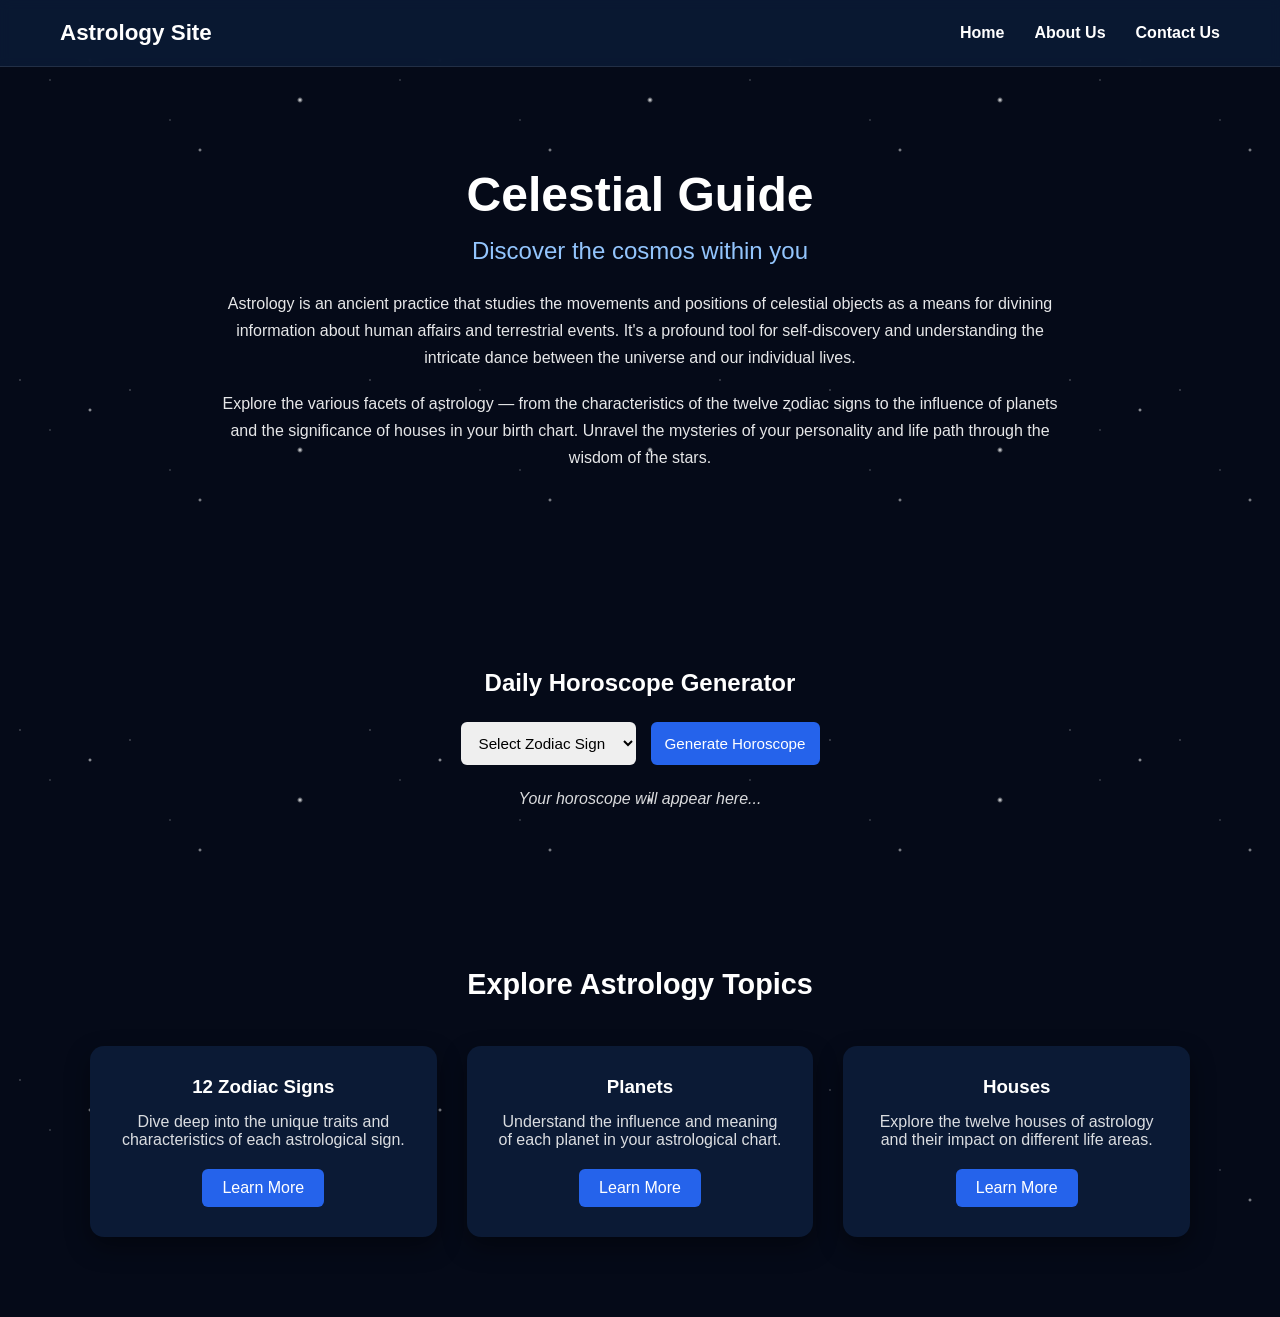
==== index.html @ a36f0aba "Update index.html" ====
<!DOCTYPE html>
<html lang="en">
<head>
    <meta charset="UTF-8">
    <meta name="viewport" content="width=device-width, initial-scale=1.0">
    <title>Astrology Site</title>
    <link rel="stylesheet" href="homepagestyle.css">
</head>

<body>

<nav class="navbar">
    <div class="logo">Astrology Site</div>
    <ul class="nav-links">
        <li><a href="#">Home</a></li>
        <li><a href="about.html">About Us</a></li>
        <li><a href="contact.html">Contact Us</a></li>
    </ul>
</nav>

<header class="hero">
    <h1>Celestial Guide</h1>
    <h2 class="subtitle">Discover the cosmos within you</h2>
    <p class="hero-text">
        Astrology is an ancient practice that studies the movements and positions 
        of celestial objects as a means for divining information about human affairs 
        and terrestrial events. It's a profound tool for self-discovery and understanding 
        the intricate dance between the universe and our individual lives.
    </p>
    <p class="hero-text">
        Explore the various facets of astrology — from the characteristics of the twelve 
        zodiac signs to the influence of planets and the significance of houses in your 
        birth chart. Unravel the mysteries of your personality and life path through the 
        wisdom of the stars.
    </p>
</header>

<section class="horoscope-section">
    <h2>Daily Horoscope Generator</h2>

    <form class="horoscope-form" id="horoscopeForm">
        <select id="zodiacSign" required>
            <option value="">Select Zodiac Sign</option>
            <option>Aries</option>
            <option>Taurus</option>
            <option>Gemini</option>
            <option>Cancer</option>
            <option>Leo</option>
            <option>Virgo</option>
            <option>Libra</option>
            <option>Scorpio</option>
            <option>Sagittarius</option>
            <option>Capricorn</option>
            <option>Aquarius</option>
            <option>Pisces</option>
        </select>

        <button type="submit">Generate Horoscope</button>
    </form>

    <div class="horoscope-result" id="horoscopeResult">
        Your horoscope will appear here...
    </div>
</section>

<section class="categories-section">
    <h2 class="section-title">Explore Astrology Topics</h2>
    <div class="categories">
        <div class="card">
            <h3>12 Zodiac Signs</h3>
            <p>Dive deep into the unique traits and characteristics of each astrological sign.</p>
            <a href="signs.html" class="btn">Learn More</a>
        </div>

        <div class="card">
            <h3>Planets</h3>
            <p>Understand the influence and meaning of each planet in your astrological chart.</p>
            <a href="planets.html" class="btn">Learn More</a>
        </div>

        <div class="card">
            <h3>Houses</h3>
            <p>Explore the twelve houses of astrology and their impact on different life areas.</p>
            <a href="houses.html" class="btn">Learn More</a>
        </div>
    </div>
</section>

<script>
    const messages = {
        Aries: "Today is a great day to take initiative.",
        Taurus: "Focus on stability and comfort today.",
        Gemini: "Communication will open new doors.",
        Cancer: "Trust your emotions and intuition.",
        Leo: "Shine bright and lead with confidence.",
        Virgo: "Attention to detail will pay off.",
        Libra: "Seek balance in your decisions.",
        Scorpio: "Embrace transformation and growth.",
        Sagittarius: "Adventure is calling you today.",
        Capricorn: "Hard work will bring success.",
        Aquarius: "Innovation will guide you forward.",
        Pisces: "Creativity and dreams are strong today."
    };

    const form = document.getElementById('horoscopeForm');
    const resultDiv = document.getElementById('horoscopeResult');

    form.addEventListener('submit', function(event) {
        event.preventDefault();
        const sign = document.getElementById('zodiacSign').value;
        if(sign && messages[sign]){
            resultDiv.textContent = messages[sign];
        } else {
            resultDiv.textContent = "Please select a zodiac sign.";
        }
    });
</script>

</body>
</html>

</body>
</html>
---- homepagestyle.css ----
/* ================= RESET ================= */
*{
    margin:0;
    padding:0;
    box-sizing:border-box;
}

body{
    font-family: Arial, sans-serif;
    color: white;
    overflow-x: hidden;
    background-color: #050a18;
    background-image:
        radial-gradient(1px 1px at 20px 30px, rgba(255,255,255,0.6), transparent),
        radial-gradient(1px 1px at 50px 80px, rgba(255,255,255,0.5), transparent),
        radial-gradient(1px 1px at 130px 40px, rgba(255,255,255,0.6), transparent),
        radial-gradient(1px 1px at 170px 120px, rgba(255,255,255,0.5), transparent),
        radial-gradient(2px 2px at 90px 60px, rgba(255,255,255,0.8), transparent),
        radial-gradient(2px 2px at 200px 150px, rgba(255,255,255,0.7), transparent),
        radial-gradient(3px 3px at 300px 100px, rgba(255,255,255,0.95), transparent),
        radial-gradient(3px 3px at 400px 200px, rgba(255,255,255,0.9), transparent);
    background-size: 350px 350px;
    background-repeat: repeat;
}

img{
    max-width: 100%;
    height: auto;
}

/* ================= NAVBAR ================= */
.navbar{
    display:flex;
    justify-content:space-between;
    align-items:center;
    padding:20px 60px;
    background:rgba(11,26,53,0.9);
    border-bottom:1px solid rgba(255,255,255,0.1);
    backdrop-filter:blur(6px);
    flex-wrap:wrap;
}

.logo{
    font-size:1.4rem;
    font-weight:bold;
}

.menu-toggle{
    display:none;
    font-size:1.8rem;
    cursor:pointer;
}

.nav-links{
    list-style:none;
    display:flex;
    gap:30px;
}

.nav-links a{
    text-decoration:none;
    color:white;
    font-weight:600;
    transition:0.3s ease;
}

.nav-links a:hover{
    color:#60a5fa;
}

/* ================= HERO ================= */
.hero{
    text-align:center;
    padding:100px 20px;
    max-width:900px;
    margin:0 auto;
}

.hero h1{
    font-size:3rem;
    margin-bottom:15px;
}

.subtitle{
    font-weight:normal;
    margin-bottom:25px;
    color:#93c5fd;
}

.hero-text{
    line-height:1.7;
    margin-bottom:18px;
    opacity:0.9;
}

/* ================= HOROSCOPE ================= */
.horoscope-section{
    text-align:center;
    padding:80px 20px;
}

.horoscope-form{
    display:flex;
    gap:15px;
    justify-content:center;
    margin-top:25px;
    flex-wrap:wrap;
}

input, select, button{
    padding:12px 14px;
    border:none;
    border-radius:6px;
    font-size:0.95rem;
}

button{
    background:#2563eb;
    color:white;
    cursor:pointer;
    transition:0.3s ease;
}

button:hover{
    background:#1d4ed8;
    transform:scale(1.05);
}

.horoscope-result{
    margin-top:25px;
    font-style:italic;
    opacity:0.85;
    transition: opacity 0.6s ease-in-out;
}

.horoscope-result.fade{
    opacity:0;
}

/* ================= CATEGORY SECTION ================= */
.categories-section{
    padding:80px 20px;
    text-align:center;
}

.section-title{
    margin-bottom:45px;
    font-size:1.8rem;
}

.categories{
    display:grid;
    grid-template-columns:repeat(auto-fit,minmax(260px,1fr));
    gap:30px;
    max-width:1100px;
    margin:0 auto;
}

.card{
    background:#0b1a35;
    padding:30px;
    border-radius:14px;
    text-align:center;
    box-shadow:0 10px 25px rgba(0,0,0,0.4);
    transition:transform 0.3s ease, box-shadow 0.3s ease;
}

.card h3{
    margin-bottom:15px;
}

.card p{
    opacity:0.85;
}

.card:hover{
    transform:translateY(-6px);
    box-shadow:0 15px 35px rgba(0,0,0,0.6);
}

.btn{
    display:inline-block;
    margin-top:20px;
    padding:10px 20px;
    background:#2563eb;
    color:white;
    text-decoration:none;
    border-radius:6px;
    transition:0.3s ease;
}

.btn:hover{
    background:#1d4ed8;
    transform:scale(1.05);
}

/* ================= RESPONSIVE ================= */
@media (max-width:900px){

    .navbar{
        flex-direction:column;
        gap:15px;
        padding:15px 20px;
    }

    .nav-links{
        gap:15px;
        flex-wrap:wrap;
        justify-content:center;
    }

    .hero h1{
        font-size:2.3rem;
    }

    .subtitle{
        font-size:1.1rem;
    }

    .section-title{
        font-size:1.5rem;
    }

    .horoscope-form{
        flex-direction:column;
        align-items:center;
    }
}

@media (max-width:480px){

    .nav-links{
        flex-direction:column;
        align-items:center;
        gap:10px;
    }

    .nav-links a{
        padding:10px;
        width:100%;
        text-align:center;
    }

    .hero{
        padding:50px 10px;
    }

    .hero h1{
        font-size:1.7rem;
    }

    .subtitle{
        font-size:1rem;
    }

    .hero-text{
        font-size:0.95rem;
    }

    input, select, button{
        width:100%;
        font-size:1rem;
    }

    .card{
        padding:20px;
    }

    .menu-toggle{
        display:block;
    }

    .nav-links{
        display:none;
    }

    .nav-links.active{
        display:flex;
    }
}
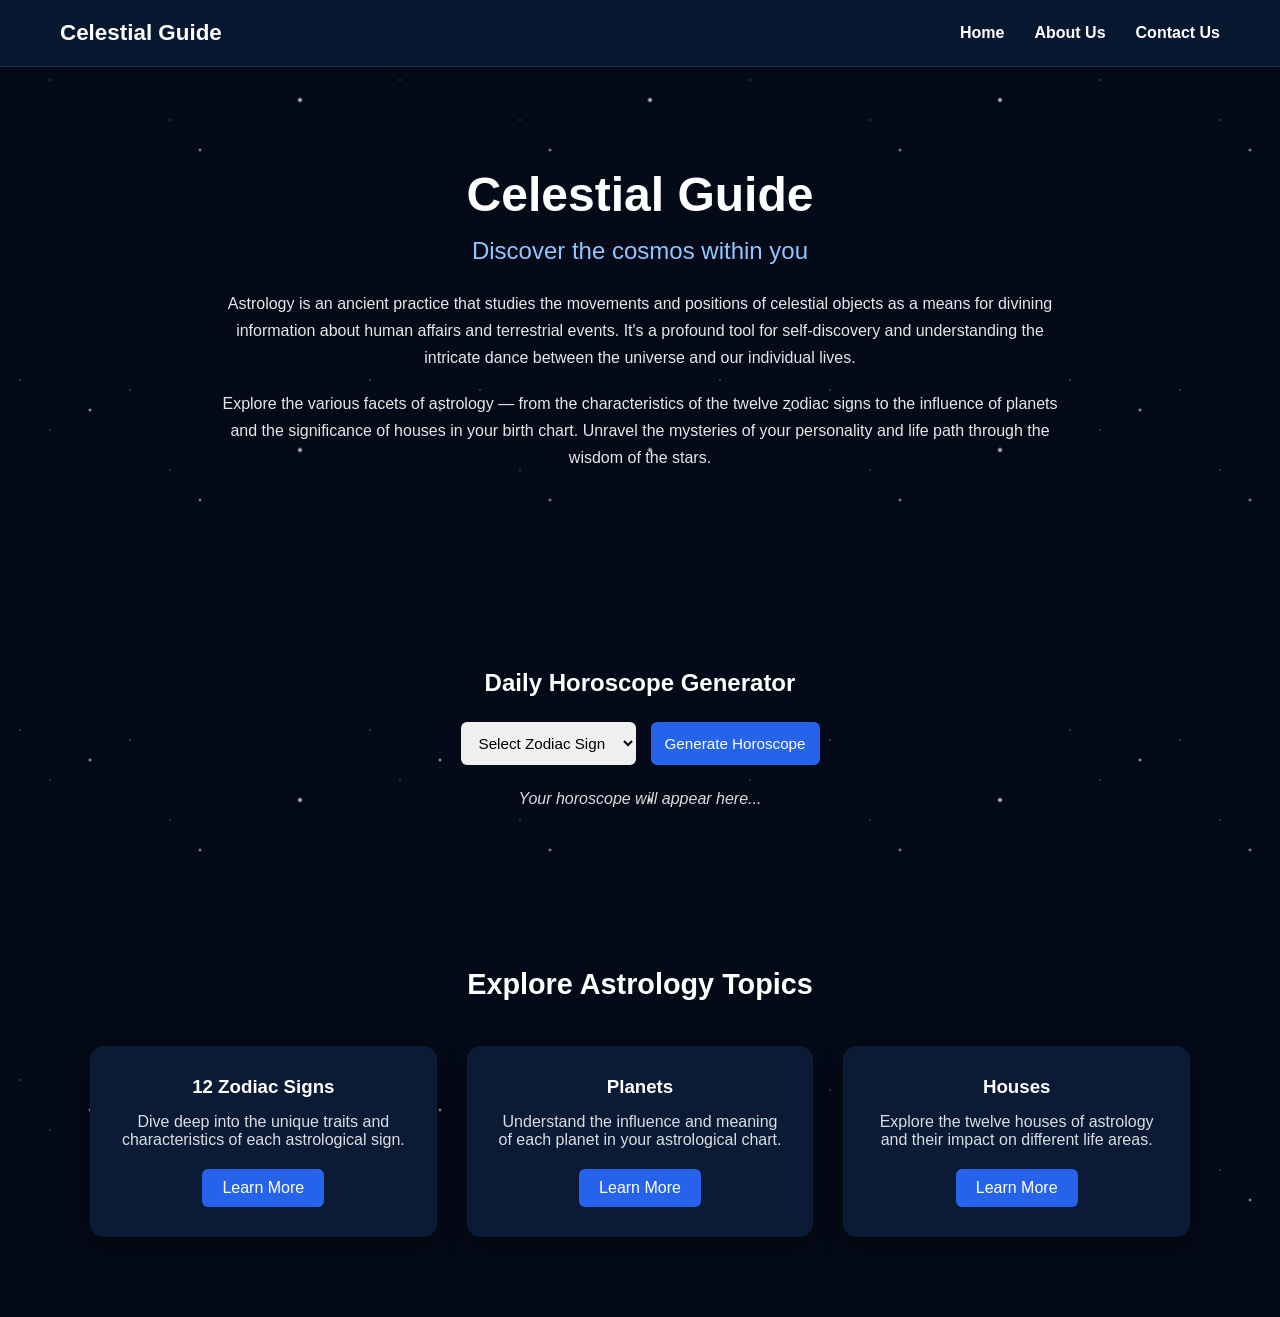
==== commit dc282e58: "Update index.html" ====
--- a/index.html
+++ b/index.html
@@ -10,7 +10,7 @@
 <body>
 
 <nav class="navbar">
-    <div class="logo">Astrology Site</div>
+    <div class="logo">Celestial Guide</div>
     <ul class="nav-links">
         <li><a href="#">Home</a></li>
         <li><a href="about.html">About Us</a></li>
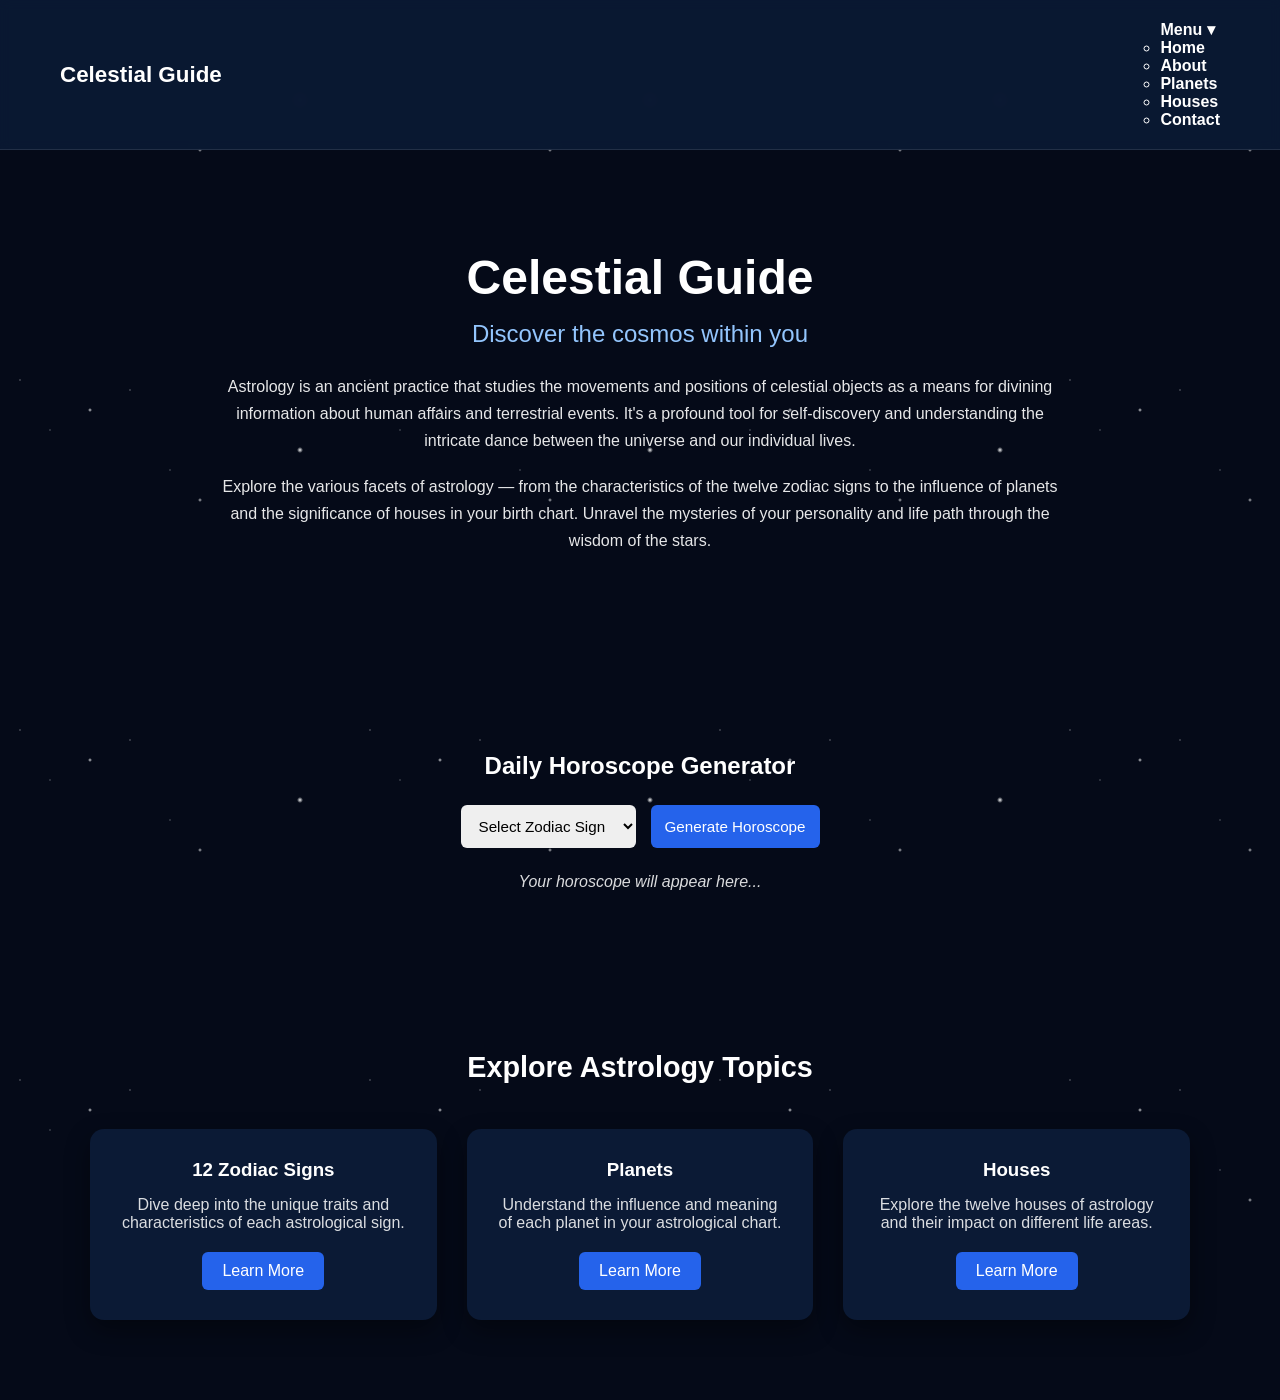
==== commit fa6bb243: "Update index.html" ====
--- a/index.html
+++ b/index.html
@@ -12,12 +12,18 @@
 <nav class="navbar">
     <div class="logo">Celestial Guide</div>
     <ul class="nav-links">
-        <li><a href="#">Home</a></li>
-        <li><a href="about.html">About Us</a></li>
-        <li><a href="contact.html">Contact Us</a></li>
+        <li class="dropdown">
+            <a href="javascript:void(0)">Menu &#9662;</a>
+            <ul class="dropdown-content">
+                <li><a href="index.html">Home</a></li>
+                <li><a href="about.html">About</a></li>
+                <li><a href="planets.html">Planets</a></li>
+                <li><a href="houses.html">Houses</a></li>
+                <li><a href="contact.html">Contact</a></li>
+            </ul>
+        </li>
     </ul>
 </nav>
-
 <header class="hero">
     <h1>Celestial Guide</h1>
     <h2 class="subtitle">Discover the cosmos within you</h2>
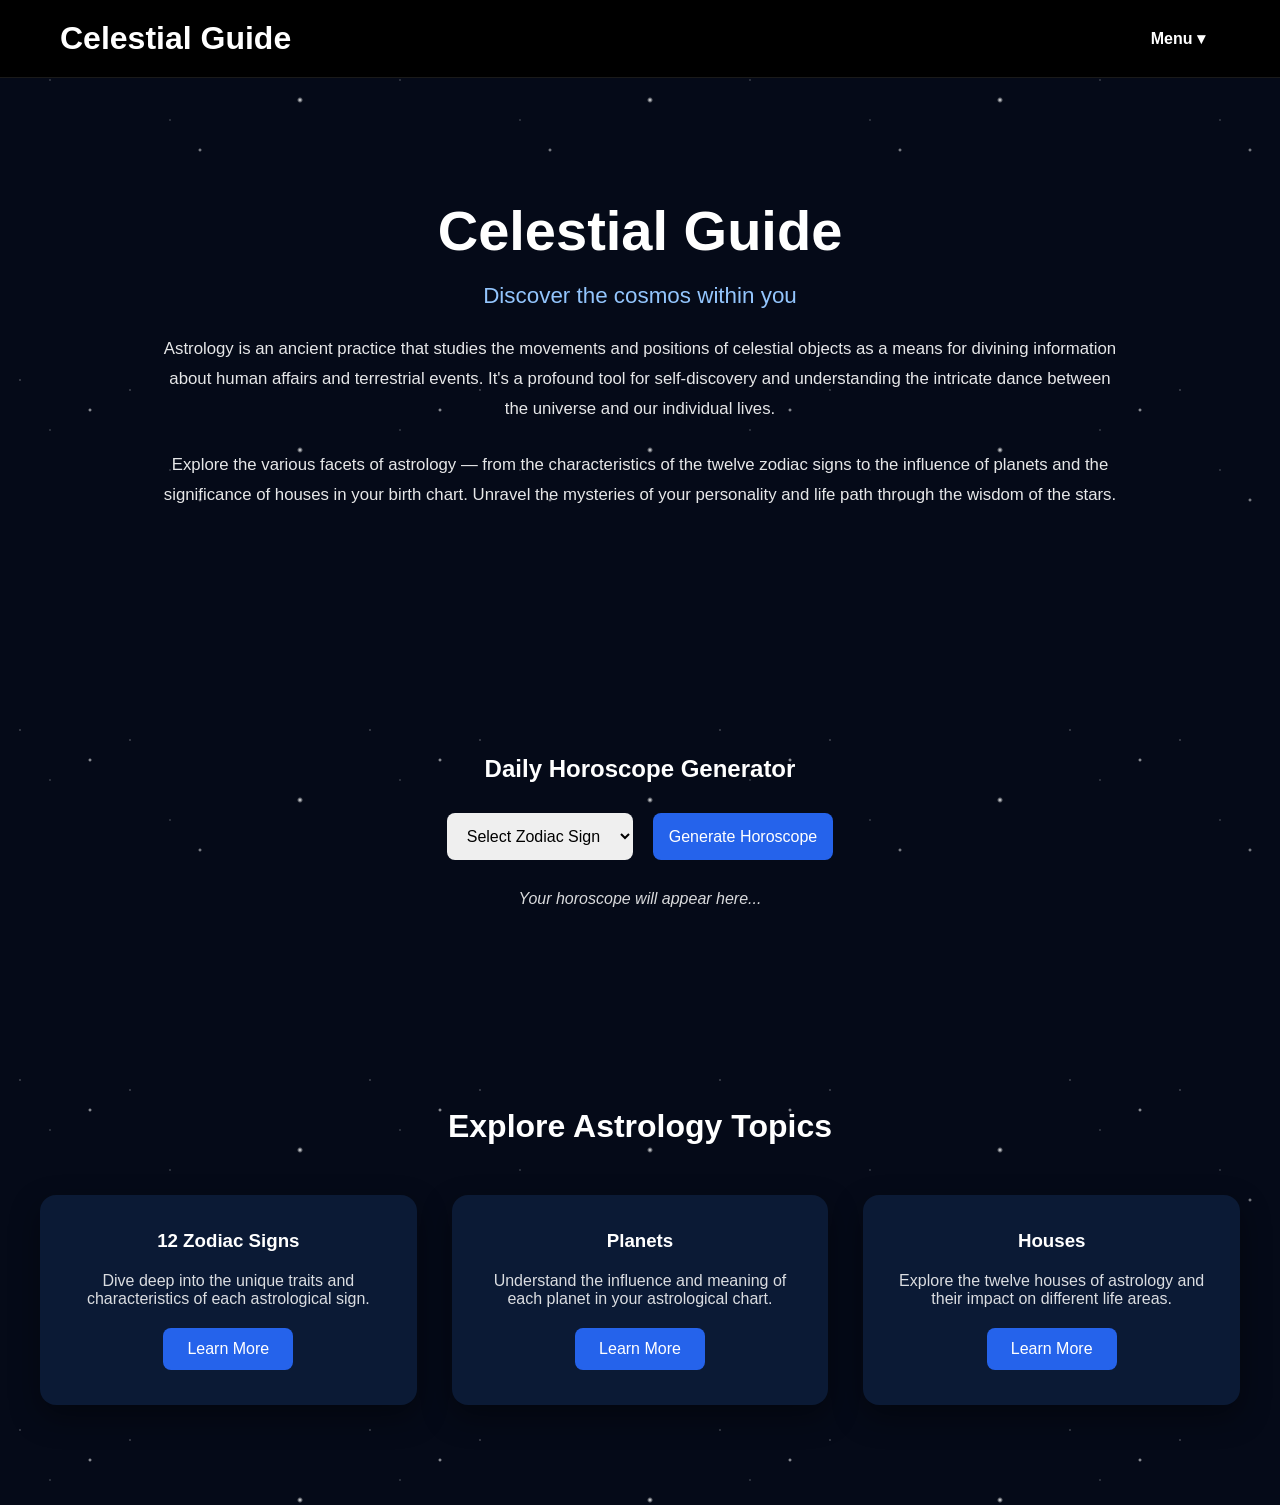
==== commit 7f6e371c: "Update index.html" ====
--- a/index.html
+++ b/index.html
@@ -19,6 +19,7 @@
                 <li><a href="about.html">About</a></li>
                 <li><a href="planets.html">Planets</a></li>
                 <li><a href="houses.html">Houses</a></li>
+                <li><a href=signs.html">The 12 Signs</a></li>
                 <li><a href="contact.html">Contact</a></li>
             </ul>
         </li>
--- a/homepagestyle.css
+++ b/homepagestyle.css
@@ -29,89 +29,140 @@
 }
 
 /* ================= NAVBAR ================= */
-.navbar{
-    display:flex;
-    justify-content:space-between;
-    align-items:center;
-    padding:20px 60px;
-    background:rgba(11,26,53,0.9);
-    border-bottom:1px solid rgba(255,255,255,0.1);
-    backdrop-filter:blur(6px);
-    flex-wrap:wrap;
-}
-
-.logo{
-    font-size:1.4rem;
-    font-weight:bold;
-}
-
-.menu-toggle{
-    display:none;
-    font-size:1.8rem;
-    cursor:pointer;
-}
-
-.nav-links{
-    list-style:none;
-    display:flex;
-    gap:30px;
-}
-
-.nav-links a{
-    text-decoration:none;
-    color:white;
-    font-weight:600;
-    transition:0.3s ease;
-}
-
-.nav-links a:hover{
-    color:#60a5fa;
+.navbar {
+    display: flex;
+    justify-content: space-between;
+    align-items: center;
+    padding: 20px 60px;
+    background-color: #000;             
+    border-bottom: 1px solid rgba(255,255,255,0.1);
+    width: 100%;
+    box-sizing: border-box;
+}
+
+.logo {
+    font-size: 2rem;
+    font-weight: bold;
+    color: #fff;
+}
+
+.nav-links {
+    list-style: none;
+    display: flex;
+    gap: 40px;
+    margin: 0;
+    padding: 0;
+}
+
+.nav-links li {
+    position: relative;  
+}
+
+.nav-links a {
+    text-decoration: none;
+    color: white;  
+    font-weight: 600;
+    font-size: 1rem;
+    padding: 10px 15px;
+    transition: color 0.3s ease;
+}
+
+.nav-links a:hover {
+    color: #60a5fa; 
+}
+
+/* ================= DROPDOWN MENU ================= */
+.nav-links .dropdown {
+    position: relative;
+}
+
+.nav-links .dropdown-content {
+    display: none;
+    position: absolute;
+    top: 100%; 
+    right: 0;
+    background-color: #000; 
+    min-width: 150px;
+    border: 1px solid rgba(255,255,255,0.1);
+    border-radius: 5px;
+    z-index: 1000;
+    list-style: none;       /* REMOVE bullets here */
+    padding: 0;
+    margin: 0;
+}
+
+.nav-links .dropdown-content li {
+    margin: 0;
+    padding: 0;
+    list-style: none;       /* REMOVE bullets from each li */
+}
+
+.nav-links .dropdown-content a {
+    display: block;
+    padding: 10px 15px;
+    color: #fff;
+    font-weight: 600;
+    text-decoration: none;
+    transition: 0.3s ease;
+}
+
+.nav-links .dropdown-content a:hover {
+    background-color: #111;
+    color: #60a5fa; 
+}
+
+.nav-links .dropdown:hover .dropdown-content {
+    display: block;
 }
 
 /* ================= HERO ================= */
-.hero{
-    text-align:center;
-    padding:100px 20px;
-    max-width:900px;
-    margin:0 auto;
-}
-
-.hero h1{
-    font-size:3rem;
-    margin-bottom:15px;
-}
-
-.subtitle{
-    font-weight:normal;
-    margin-bottom:25px;
-    color:#93c5fd;
-}
-
-.hero-text{
-    line-height:1.7;
-    margin-bottom:18px;
-    opacity:0.9;
+.hero {
+    text-align: center;
+    padding: 120px 20px; /* slightly smaller for balance with navbar */
+    max-width: 1000px;
+    margin: 0 auto;
+}
+
+.hero h1 {
+    font-size: 3.5rem;   /* slightly smaller than previous 4rem */
+    margin-bottom: 20px;
+    color: white;
+}
+
+.subtitle {
+    font-weight: normal;
+    margin-bottom: 25px;
+    color: #93c5fd;
+    font-size: 1.4rem;
+}
+
+.hero-text {
+    line-height: 1.8;
+    margin-bottom: 25px;
+    opacity: 0.9;
+    font-size: 1.05rem;
+    color: white;
 }
 
 /* ================= HOROSCOPE ================= */
 .horoscope-section{
     text-align:center;
-    padding:80px 20px;
+    padding:100px 20px;
 }
 
 .horoscope-form{
     display:flex;
-    gap:15px;
+    gap:20px;
     justify-content:center;
-    margin-top:25px;
-    flex-wrap:wrap;
+    margin-top:30px;
+    flex-wrap: wrap;
 }
 
 input, select, button{
-    padding:12px 14px;
+    padding:14px 16px;
     border:none;
-    border-radius:6px;
-    font-size:0.95rem;
+    border-radius:8px;
+    font-size:1rem;
 }
 
 button{
@@ -127,7 +178,7 @@
 }
 
 .horoscope-result{
-    margin-top:25px;
+    margin-top:30px;
     font-style:italic;
     opacity:0.85;
     transition: opacity 0.6s ease-in-out;
@@ -139,34 +190,34 @@
 
 /* ================= CATEGORY SECTION ================= */
 .categories-section{
-    padding:80px 20px;
+    padding:100px 20px;
     text-align:center;
 }
 
 .section-title{
-    margin-bottom:45px;
-    font-size:1.8rem;
+    margin-bottom:50px;
+    font-size:2rem;
 }
 
 .categories{
     display:grid;
-    grid-template-columns:repeat(auto-fit,minmax(260px,1fr));
-    gap:30px;
-    max-width:1100px;
+    grid-template-columns:repeat(auto-fit,minmax(300px,1fr));
+    gap:35px;
+    max-width:1200px;
     margin:0 auto;
 }
 
 .card{
     background:#0b1a35;
-    padding:30px;
-    border-radius:14px;
+    padding:35px;
+    border-radius:16px;
     text-align:center;
-    box-shadow:0 10px 25px rgba(0,0,0,0.4);
+    box-shadow:0 12px 30px rgba(0,0,0,0.4);
     transition:transform 0.3s ease, box-shadow 0.3s ease;
 }
 
 .card h3{
-    margin-bottom:15px;
+    margin-bottom:20px;
 }
 
 .card p{
@@ -174,18 +225,18 @@
 }
 
 .card:hover{
-    transform:translateY(-6px);
-    box-shadow:0 15px 35px rgba(0,0,0,0.6);
+    transform:translateY(-8px);
+    box-shadow:0 18px 40px rgba(0,0,0,0.6);
 }
 
 .btn{
     display:inline-block;
     margin-top:20px;
-    padding:10px 20px;
+    padding:12px 24px;
     background:#2563eb;
     color:white;
     text-decoration:none;
-    border-radius:6px;
+    border-radius:8px;
     transition:0.3s ease;
 }
 
@@ -195,86 +246,63 @@
 }
 
 /* ================= RESPONSIVE ================= */
-@media (max-width:900px){
-
-    .navbar{
-        flex-direction:column;
-        gap:15px;
-        padding:15px 20px;
-    }
-
-    .nav-links{
-        gap:15px;
-        flex-wrap:wrap;
-        justify-content:center;
-    }
-
-    .hero h1{
-        font-size:2.3rem;
-    }
-
-    .subtitle{
-        font-size:1.1rem;
-    }
-
-    .section-title{
-        font-size:1.5rem;
-    }
-
-    .horoscope-form{
-        flex-direction:column;
-        align-items:center;
-    }
-}
-
-@media (max-width:480px){
-
-    .nav-links{
-        flex-direction:column;
-        align-items:center;
-        gap:10px;
-    }
-
-    .nav-links a{
-        padding:10px;
-        width:100%;
-        text-align:center;
-    }
-
-    .hero{
-        padding:50px 10px;
-    }
-
-    .hero h1{
-        font-size:1.7rem;
-    }
-
-    .subtitle{
-        font-size:1rem;
-    }
-
-    .hero-text{
-        font-size:0.95rem;
-    }
-
-    input, select, button{
-        width:100%;
-        font-size:1rem;
-    }
-
-    .card{
-        padding:20px;
-    }
-
-    .menu-toggle{
-        display:block;
-    }
-
-    .nav-links{
-        display:none;
-    }
-
-    .nav-links.active{
-        display:flex;
-    }
-}
+@media (max-width: 900px) {
+    .navbar {
+        flex-direction: column;
+        align-items: flex-start;
+    }
+
+    .nav-links {
+        flex-direction: column;
+        width: 100%;
+    }
+
+    .nav-links li {
+        width: 100%;
+    }
+
+    .nav-links .dropdown-content {
+        position: static;
+        border: none;
+        border-radius: 0;
+        width: 100%;
+    }
+
+    .nav-links .dropdown-content a {
+        padding: 12px 20px;
+    }
+
+    .hero h1 {
+        font-size: 2.3rem;
+    }
+
+    .subtitle {
+        font-size: 1.1rem;
+    }
+
+    .hero-text {
+        font-size: 0.95rem;
+    }
+
+    .categories {
+        gap: 25px;
+    }
+}
+
+@media (max-width: 480px) {
+    .hero {
+        padding: 80px 10px;
+    }
+
+    .hero h1 {
+        font-size: 1.8rem;
+    }
+
+    .subtitle {
+        font-size: 1rem;
+    }
+
+    .hero-text {
+        font-size: 0.9rem;
+    }
+}
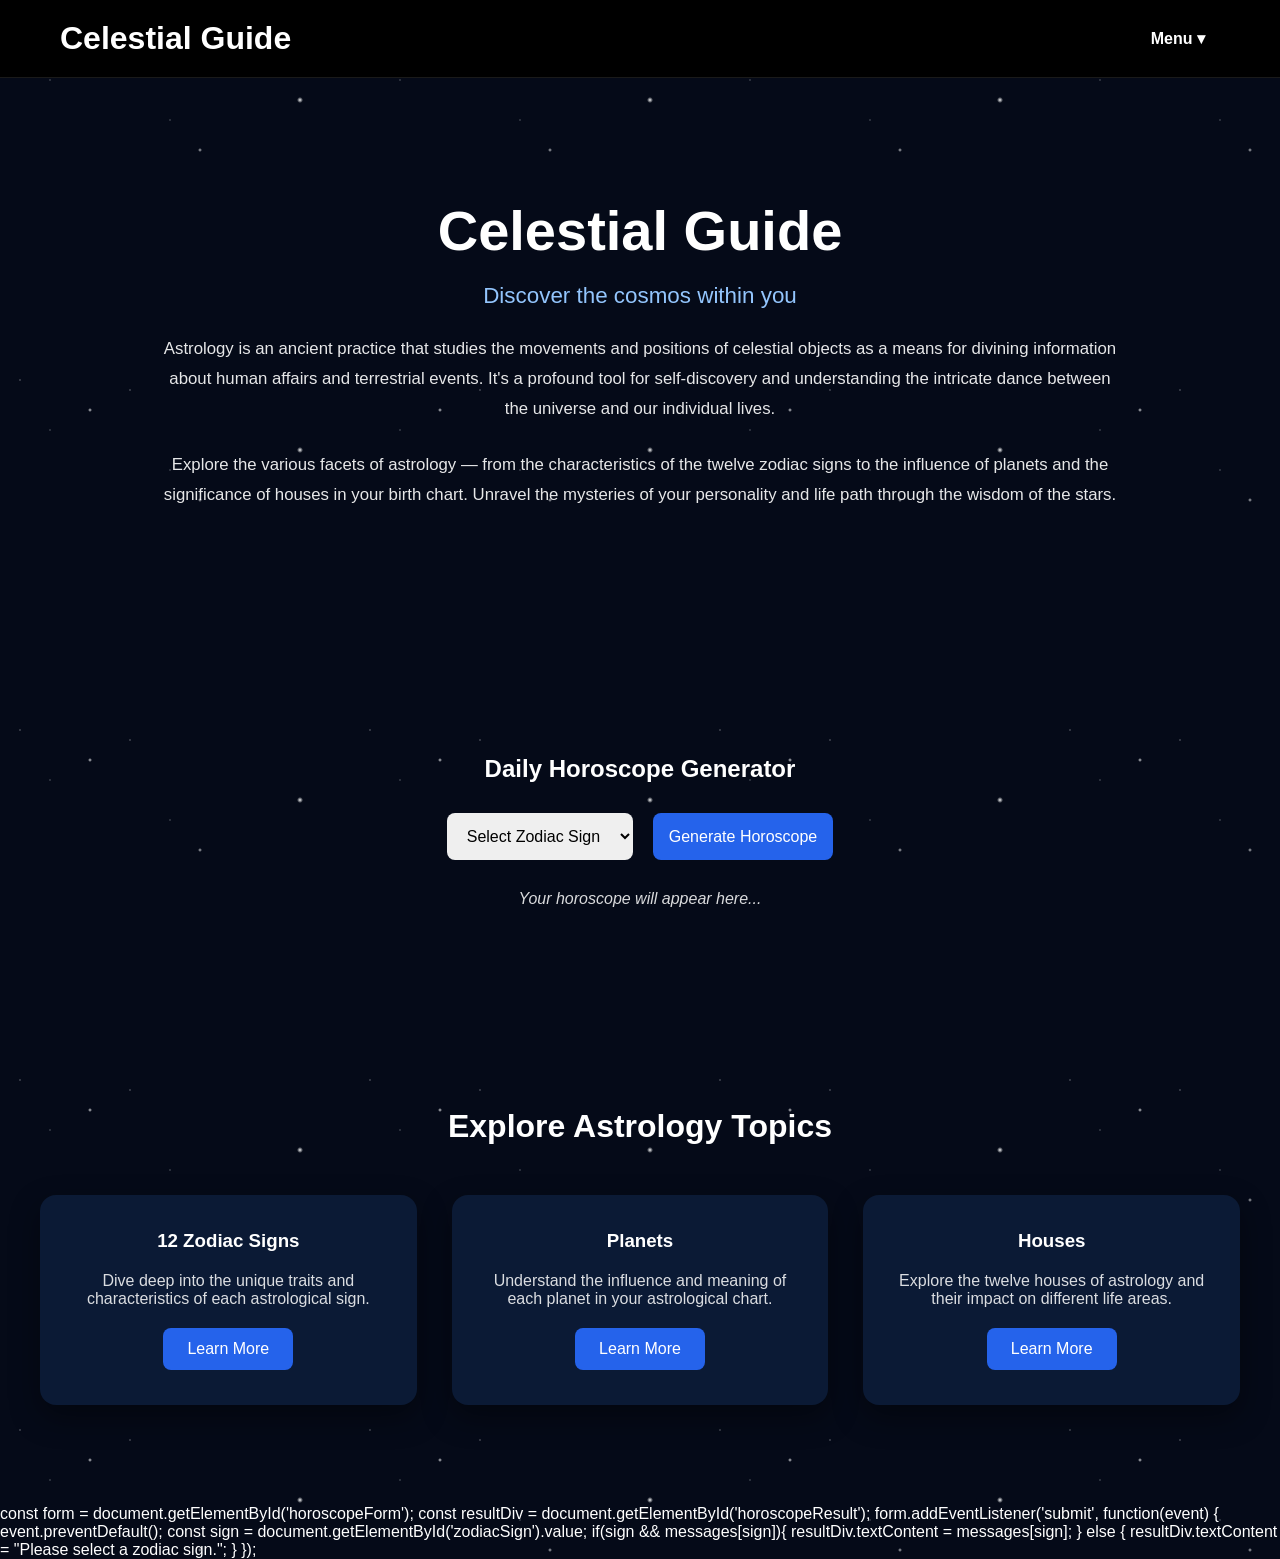
==== commit 07379dcd: "Update index.html" ====
--- a/index.html
+++ b/index.html
@@ -94,20 +94,32 @@
 </section>
 
 <script>
-    const messages = {
-        Aries: "Today is a great day to take initiative.",
-        Taurus: "Focus on stability and comfort today.",
-        Gemini: "Communication will open new doors.",
-        Cancer: "Trust your emotions and intuition.",
-        Leo: "Shine bright and lead with confidence.",
-        Virgo: "Attention to detail will pay off.",
-        Libra: "Seek balance in your decisions.",
-        Scorpio: "Embrace transformation and growth.",
-        Sagittarius: "Adventure is calling you today.",
-        Capricorn: "Hard work will bring success.",
-        Aquarius: "Innovation will guide you forward.",
-        Pisces: "Creativity and dreams are strong today."
-    };
+const messages = {
+    Aries: "Today brings a surge of energy and motivation your way. You may feel a strong urge to take charge or begin something new—trust that instinct. Just be mindful not to rush too quickly without thinking things through. A bold move could pay off, especially in personal goals or communication.",
+    
+    Taurus: "Comfort and stability are calling to you today, but there may be a subtle push to step outside your routine. Financial or personal matters could benefit from a patient, grounded approach. Take time to enjoy the small pleasures—something as simple as a quiet moment can reset your entire mood.",
+    
+    Gemini: "Your mind is especially active today, making it a perfect time for conversations, learning, or creative thinking. You may find yourself juggling multiple ideas at once. Stay focused enough to follow through—someone could be paying closer attention to your words than you realize.",
+    
+    Cancer: "Emotions may run a little deeper today, but that’s not a bad thing. It’s a chance to connect more honestly with yourself and others. Trust your intuition when it comes to relationships or decisions. Creating a sense of comfort around you will help keep your energy balanced.",
+    
+    Leo: "You’re naturally in the spotlight today, whether you seek it or not. Confidence comes easily, and others may look to you for direction or inspiration. Use this energy wisely—lead with warmth, not ego. A genuine gesture could strengthen an important connection.",
+    
+    Virgo: "Today favors organization and thoughtful planning. You might notice things others overlook, giving you an advantage in problem-solving. Just be careful not to overanalyze every detail. Progress matters more than perfection right now.",
+    
+    Libra: "Balance is key today, especially in relationships or decision-making. You may feel pulled in different directions, but taking a moment to center yourself will help. Harmony can be restored through honest communication and a willingness to compromise.",
+    
+    Scorpio: "There’s a sense of transformation in the air for you today. Something beneath the surface may come to light, offering clarity or closure. Embrace change instead of resisting it—it’s leading you toward growth and deeper understanding.",
+    
+    Sagittarius: "A sense of adventure or curiosity may spark something new today. Whether it’s an idea, a plan, or a spontaneous decision, follow where it leads. Just be mindful of overcommitting—freedom is important, but so is follow-through.",
+    
+    Capricorn: "Your dedication and discipline are highlighted today. Hard work is likely to bring noticeable progress, especially in long-term goals. However, don’t forget to pause and acknowledge how far you’ve come—rest can be just as productive as effort.",
+    
+    Aquarius: "Innovation and fresh ideas flow naturally to you today. You may find yourself thinking outside the box or challenging the norm. Don’t be afraid to express your unique perspective—someone could be inspired by it.",
+    
+    Pisces: "Your imagination and intuition are especially strong today. Creative outlets or quiet reflection could bring meaningful insights. Be mindful of your energy, though—protect your peace and avoid situations that feel draining."
+};
+</script>
 
     const form = document.getElementById('horoscopeForm');
     const resultDiv = document.getElementById('horoscopeResult');
@@ -126,5 +138,3 @@
 </body>
 </html>
 
-</body>
-</html>
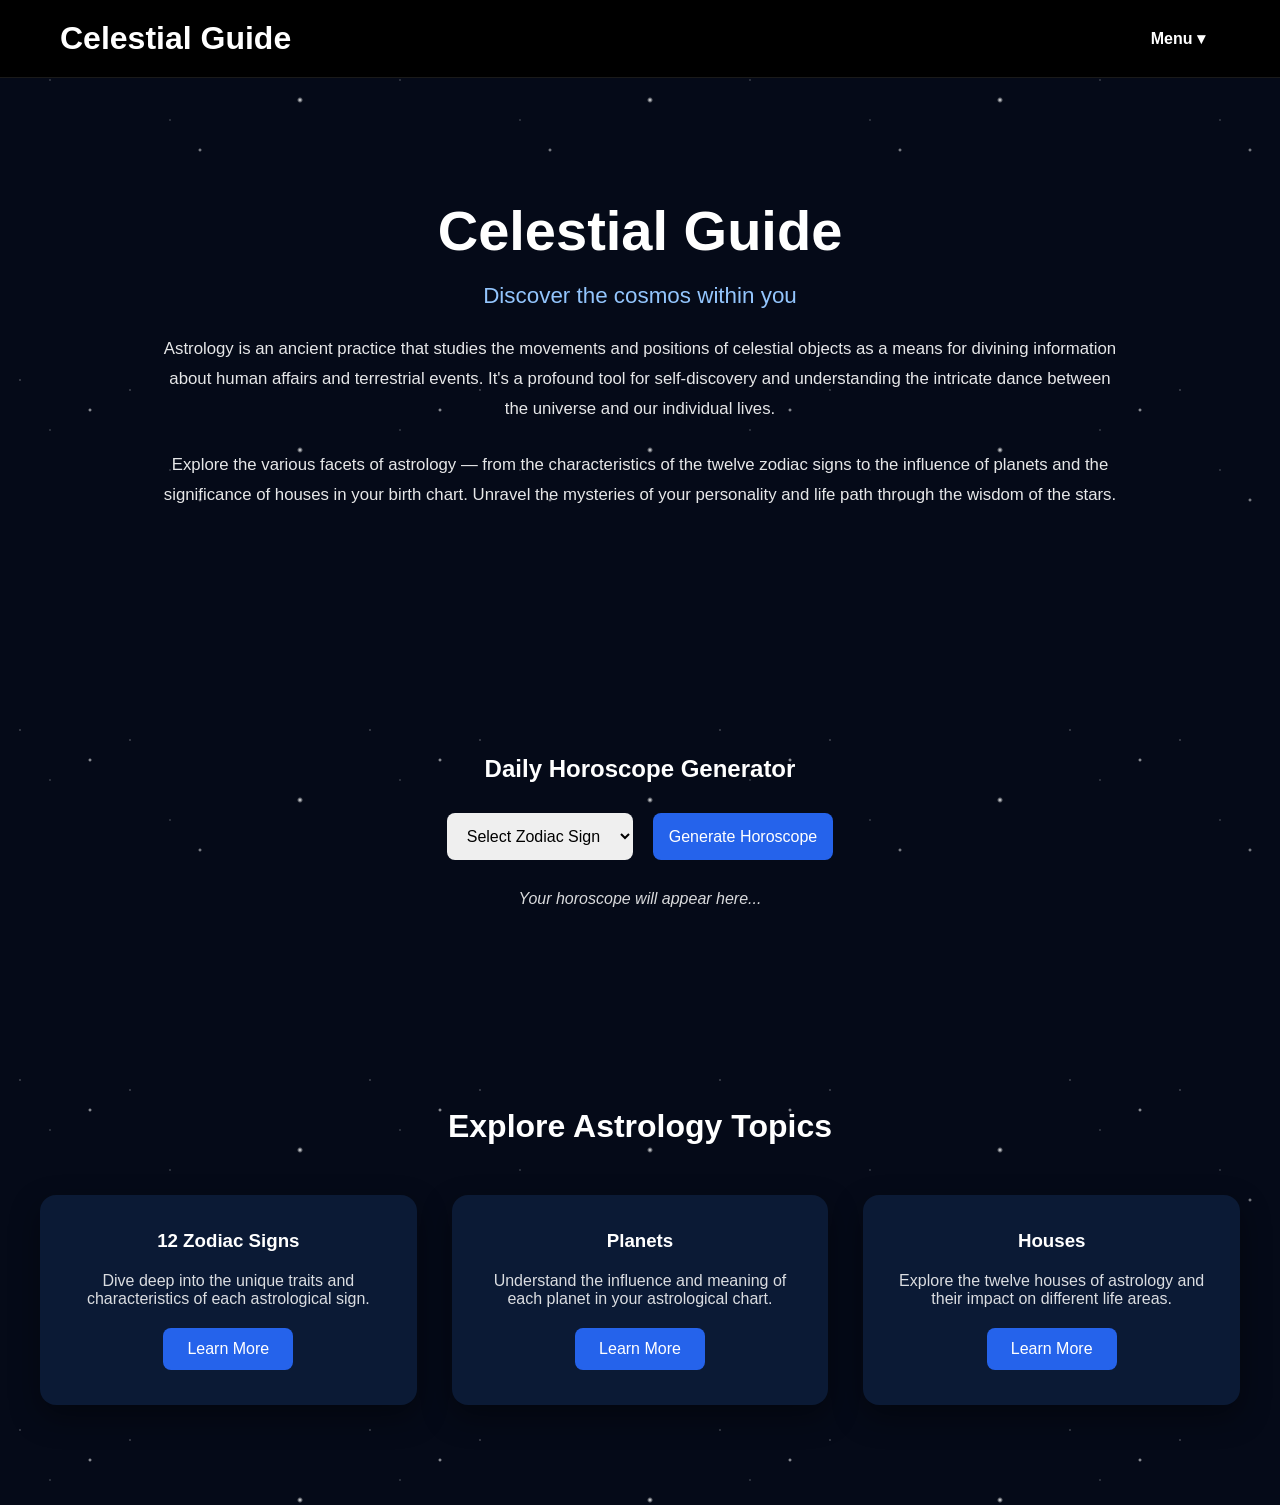
==== commit cb630de6: "Update index.html" ====
--- a/index.html
+++ b/index.html
@@ -119,20 +119,20 @@
     
     Pisces: "Your imagination and intuition are especially strong today. Creative outlets or quiet reflection could bring meaningful insights. Be mindful of your energy, though—protect your peace and avoid situations that feel draining."
 };
-</script>
 
-    const form = document.getElementById('horoscopeForm');
-    const resultDiv = document.getElementById('horoscopeResult');
+const form = document.getElementById('horoscopeForm');
+const resultDiv = document.getElementById('horoscopeResult');
 
-    form.addEventListener('submit', function(event) {
-        event.preventDefault();
-        const sign = document.getElementById('zodiacSign').value;
-        if(sign && messages[sign]){
-            resultDiv.textContent = messages[sign];
-        } else {
-            resultDiv.textContent = "Please select a zodiac sign.";
-        }
-    });
+form.addEventListener('submit', function(event) {
+    event.preventDefault();
+    const sign = document.getElementById('zodiacSign').value;
+
+    if (sign && messages[sign]) {
+        resultDiv.textContent = messages[sign];
+    } else {
+        resultDiv.textContent = "Please select a zodiac sign.";
+    }
+});
 </script>
 
 </body>
